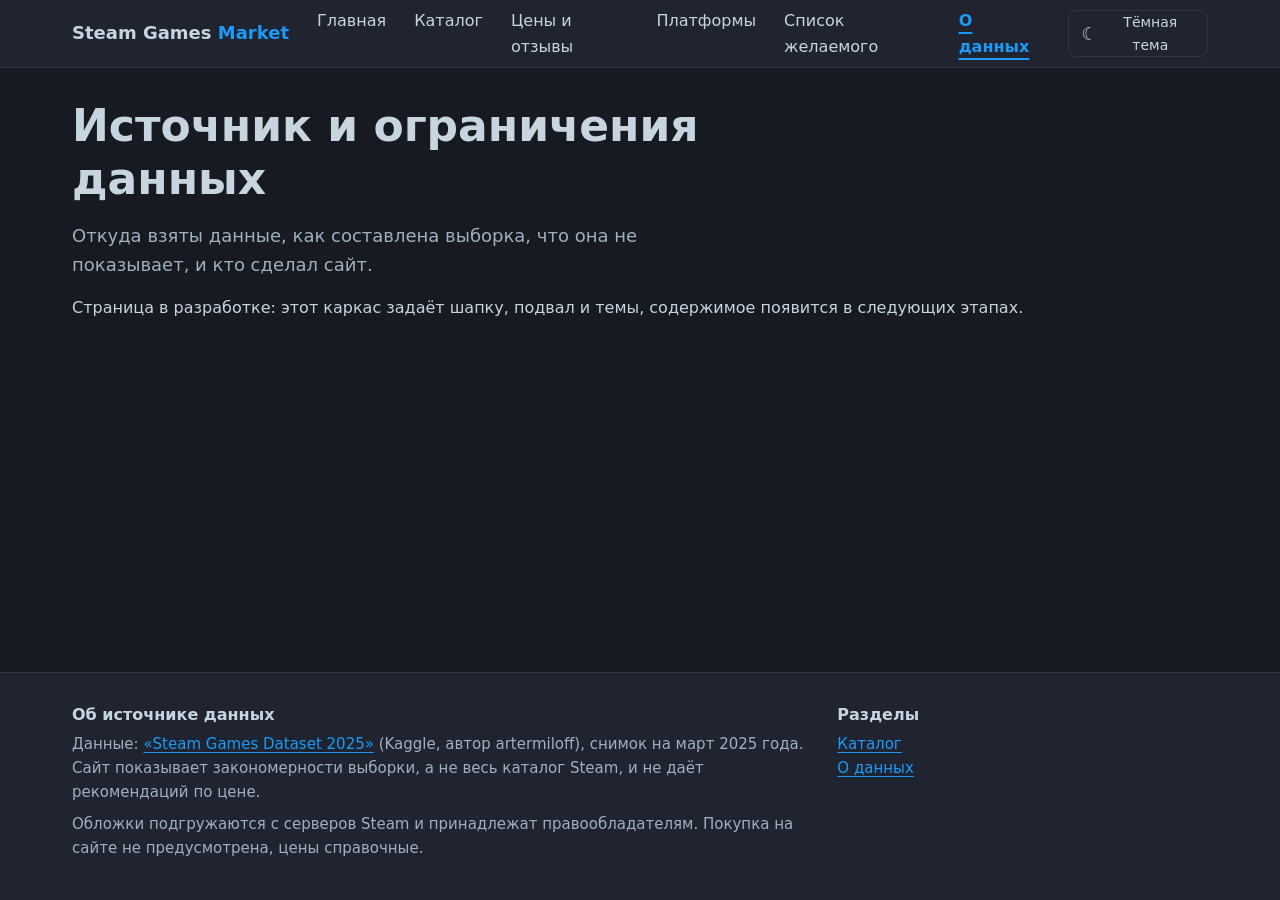
==== about.html @ a1e15bbf "feat(layout): переменные двух тем, шапка, подвал, переключатель темы, 7 страниц-заготовок Co-Authore" ====
<!doctype html>
<html lang="ru" data-theme="dark">
<head>
  <meta charset="utf-8">
  <meta name="viewport" content="width=device-width, initial-scale=1">
  <title>О данных — Steam Games Market</title>
  <meta name="description" content="Откуда взяты данные, как составлена выборка, что она не показывает, и кто сделал сайт.">
  <script>
    /* тема до отрисовки: без мигания */
    try { var t = localStorage.getItem("theme"); document.documentElement.dataset.theme = t === "light" ? "light" : "dark"; } catch (e) {}
  </script>
  <link rel="stylesheet" href="css/style.css">
  <script type="module" src="js/main.js"></script>
</head>
<body>
  <a class="skip-link" href="#main">Перейти к содержимому</a>

  <header class="header">
    <div class="container header__inner">
      <a class="header__logo" href="index.html">Steam&nbsp;Games&nbsp;<span>Market</span></a>
      <button class="theme-toggle" type="button" data-theme-toggle aria-pressed="false">
        <span class="theme-toggle__icon" aria-hidden="true">☾</span>
        <span class="theme-toggle__label">Тёмная тема</span>
      </button>
      <button class="header__burger" type="button" data-burger aria-expanded="false" aria-controls="site-nav" aria-label="Открыть меню">
        <span class="header__burger-line"></span>
      </button>
      <nav class="header__nav" id="site-nav" aria-label="Основная навигация">
        <ul class="header__list">
          <li><a class="header__link" href="index.html">Главная</a></li>
          <li><a class="header__link" href="catalog.html">Каталог</a></li>
          <li><a class="header__link" href="prices.html">Цены и отзывы</a></li>
          <li><a class="header__link" href="platforms.html">Платформы</a></li>
          <li><a class="header__link" href="wishlist.html">Список желаемого</a></li>
          <li><a class="header__link" href="about.html" aria-current="page">О данных</a></li>
        </ul>
      </nav>
    </div>
  </header>

  <main id="main">
    <section class="intro">
      <div class="container">
        <h1 class="intro__title">Источник и ограничения данных</h1>
        <p class="intro__lead">Откуда взяты данные, как составлена выборка, что она не показывает, и кто сделал сайт.</p>
        <p>Страница в разработке: этот каркас задаёт шапку, подвал и темы, содержимое появится в следующих этапах.</p>
      </div>
    </section>
  </main>

  <footer class="footer">
    <div class="container footer__inner">
      <div>
        <h2 class="footer__title">Об источнике данных</h2>
        <p class="footer__text">Данные: <a class="footer__link" href="https://www.kaggle.com/datasets/artermiloff/steam-games-dataset" rel="noopener">«Steam Games Dataset 2025»</a> (Kaggle, автор artermiloff), снимок на март 2025 года. Сайт показывает закономерности выборки, а не весь каталог Steam, и не даёт рекомендаций по цене.</p>
        <p class="footer__text">Обложки подгружаются с серверов Steam и принадлежат правообладателям. Покупка на сайте не предусмотрена, цены справочные.</p>
      </div>
      <div>
        <h2 class="footer__title">Разделы</h2>
        <ul class="footer__list">
          <li><a class="footer__link" href="catalog.html">Каталог</a></li>
          <li><a class="footer__link" href="about.html">О данных</a></li>
        </ul>
      </div>
    </div>
  </footer>
</body>
</html>
---- css/style.css ----
/* Единая точка входа стилей. Порядок: переменные → шрифты → база → блоки.
   Все пути относительные (важно для GitHub Pages). Блок подключается одной строкой. */
@import url("variables.css");
@import url("fonts.css");
@import url("base.css");

@import url("../blocks/skip-link/skip-link.css");
@import url("../blocks/container/container.css");
@import url("../blocks/button/button.css");
@import url("../blocks/button/modifiers/button--outline.css");
@import url("../blocks/header/header.css");
@import url("../blocks/header/elements/header__logo.css");
@import url("../blocks/header/elements/header__burger.css");
@import url("../blocks/header/elements/header__nav.css");
@import url("../blocks/header/modifiers/header__nav--open.css");
@import url("../blocks/theme-toggle/theme-toggle.css");
@import url("../blocks/footer/footer.css");
@import url("../blocks/footer/elements/footer__title.css");
@import url("../blocks/footer/elements/footer__text.css");
@import url("../blocks/footer/elements/footer__list.css");
@import url("../blocks/footer/elements/footer__link.css");
@import url("../blocks/intro/intro.css");
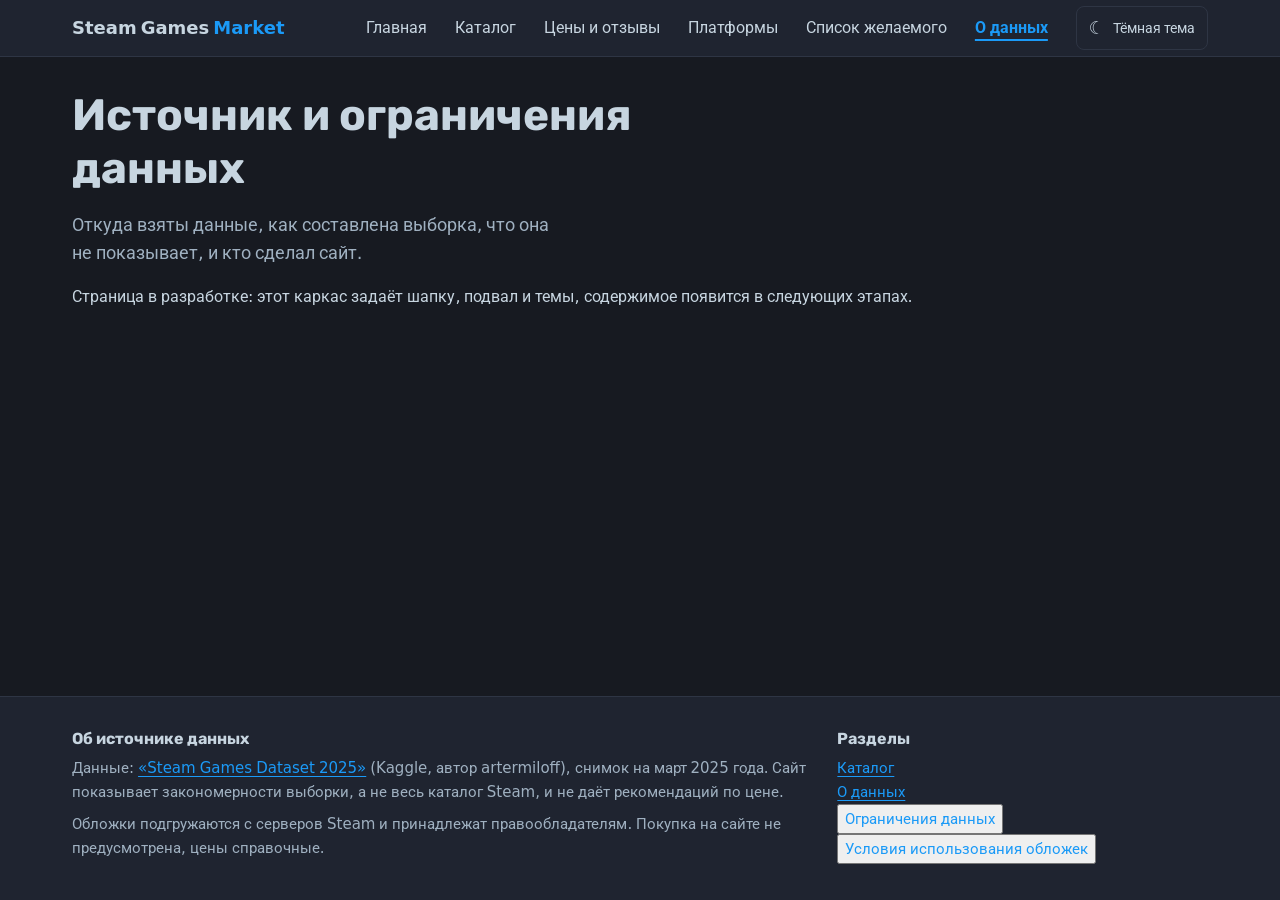
==== commit 1466a313: "feat(game): страница игры по параметру id, скриншоты, похожие игры, выводы по данным Co-Authored-By:" ====
--- a/about.html
+++ b/about.html
@@ -60,6 +60,8 @@
         <ul class="footer__list">
           <li><a class="footer__link" href="catalog.html">Каталог</a></li>
           <li><a class="footer__link" href="about.html">О данных</a></li>
+          <li><button class="footer__link footer__button" type="button" data-modal="limits">Ограничения данных</button></li>
+          <li><button class="footer__link footer__button" type="button" data-modal="covers">Условия использования обложек</button></li>
         </ul>
       </div>
     </div>
--- a/css/style.css
+++ b/css/style.css
@@ -20,3 +20,60 @@
 @import url("../blocks/footer/elements/footer__list.css");
 @import url("../blocks/footer/elements/footer__link.css");
 @import url("../blocks/intro/intro.css");
+@import url("../blocks/visually-hidden/visually-hidden.css");
+@import url("../blocks/field/field.css");
+@import url("../blocks/field/elements/field__label.css");
+@import url("../blocks/field/elements/field__control.css");
+@import url("../blocks/field/elements/field__check.css");
+@import url("../blocks/field/elements/field__row.css");
+@import url("../blocks/field/elements/field__note.css");
+@import url("../blocks/filters/filters.css");
+@import url("../blocks/filters/elements/filters__toggle.css");
+@import url("../blocks/filters/elements/filters__panel.css");
+@import url("../blocks/filters/modifiers/filters__panel--open.css");
+@import url("../blocks/catalog/catalog.css");
+@import url("../blocks/catalog/elements/catalog__toolbar.css");
+@import url("../blocks/catalog/elements/catalog__grid.css");
+@import url("../blocks/catalog/elements/catalog__search.css");
+@import url("../blocks/game-card/game-card.css");
+@import url("../blocks/game-card/elements/game-card__cover.css");
+@import url("../blocks/game-card/elements/game-card__body.css");
+@import url("../blocks/game-card/elements/game-card__title.css");
+@import url("../blocks/game-card/elements/game-card__meta.css");
+@import url("../blocks/game-card/elements/game-card__price.css");
+@import url("../blocks/game-card/elements/game-card__score.css");
+@import url("../blocks/game-card/elements/game-card__badges.css");
+@import url("../blocks/game-card/modifiers/game-card__badge--ru.css");
+@import url("../blocks/game-card/elements/game-card__actions.css");
+@import url("../blocks/pagination/pagination.css");
+@import url("../blocks/pagination/elements/pagination__button.css");
+@import url("../blocks/state/state.css");
+@import url("../blocks/state/modifiers/state--loading.css");
+@import url("../blocks/state/modifiers/state--error.css");
+@import url("../blocks/tip/tip.css");
+@import url("../blocks/cta/cta.css");
+@import url("../blocks/text/text.css");
+@import url("../blocks/modal/modal.css");
+@import url("../blocks/modal/modifiers/modal--wide.css");
+@import url("../blocks/modal/elements/modal__head.css");
+@import url("../blocks/modal/elements/modal__close.css");
+@import url("../blocks/modal/elements/modal__cover.css");
+@import url("../blocks/modal/elements/modal__facts.css");
+@import url("../blocks/game-hero/game-hero.css");
+@import url("../blocks/game-hero/elements/game-hero__cover.css");
+@import url("../blocks/game-hero/elements/game-hero__title.css");
+@import url("../blocks/game-hero/elements/game-hero__price.css");
+@import url("../blocks/game-hero/elements/game-hero__meta.css");
+@import url("../blocks/gallery/gallery.css");
+@import url("../blocks/gallery/elements/gallery__item.css");
+@import url("../blocks/badge-list/badge-list.css");
+@import url("../blocks/badge-list/elements/badge-list__item.css");
+@import url("../blocks/badge-list/modifiers/badge-list__item--ru.css");
+@import url("../blocks/score/score.css");
+@import url("../blocks/score/elements/score__value.css");
+@import url("../blocks/score/elements/score__bar.css");
+@import url("../blocks/game-card/elements/game-card__quick.css");
+@import url("../blocks/footer/elements/footer__button.css");
+@import url("../blocks/tip/elements/tip__button.css");
+@import url("../blocks/text/elements/text__list.css");
+@import url("../blocks/game-block/game-block.css");
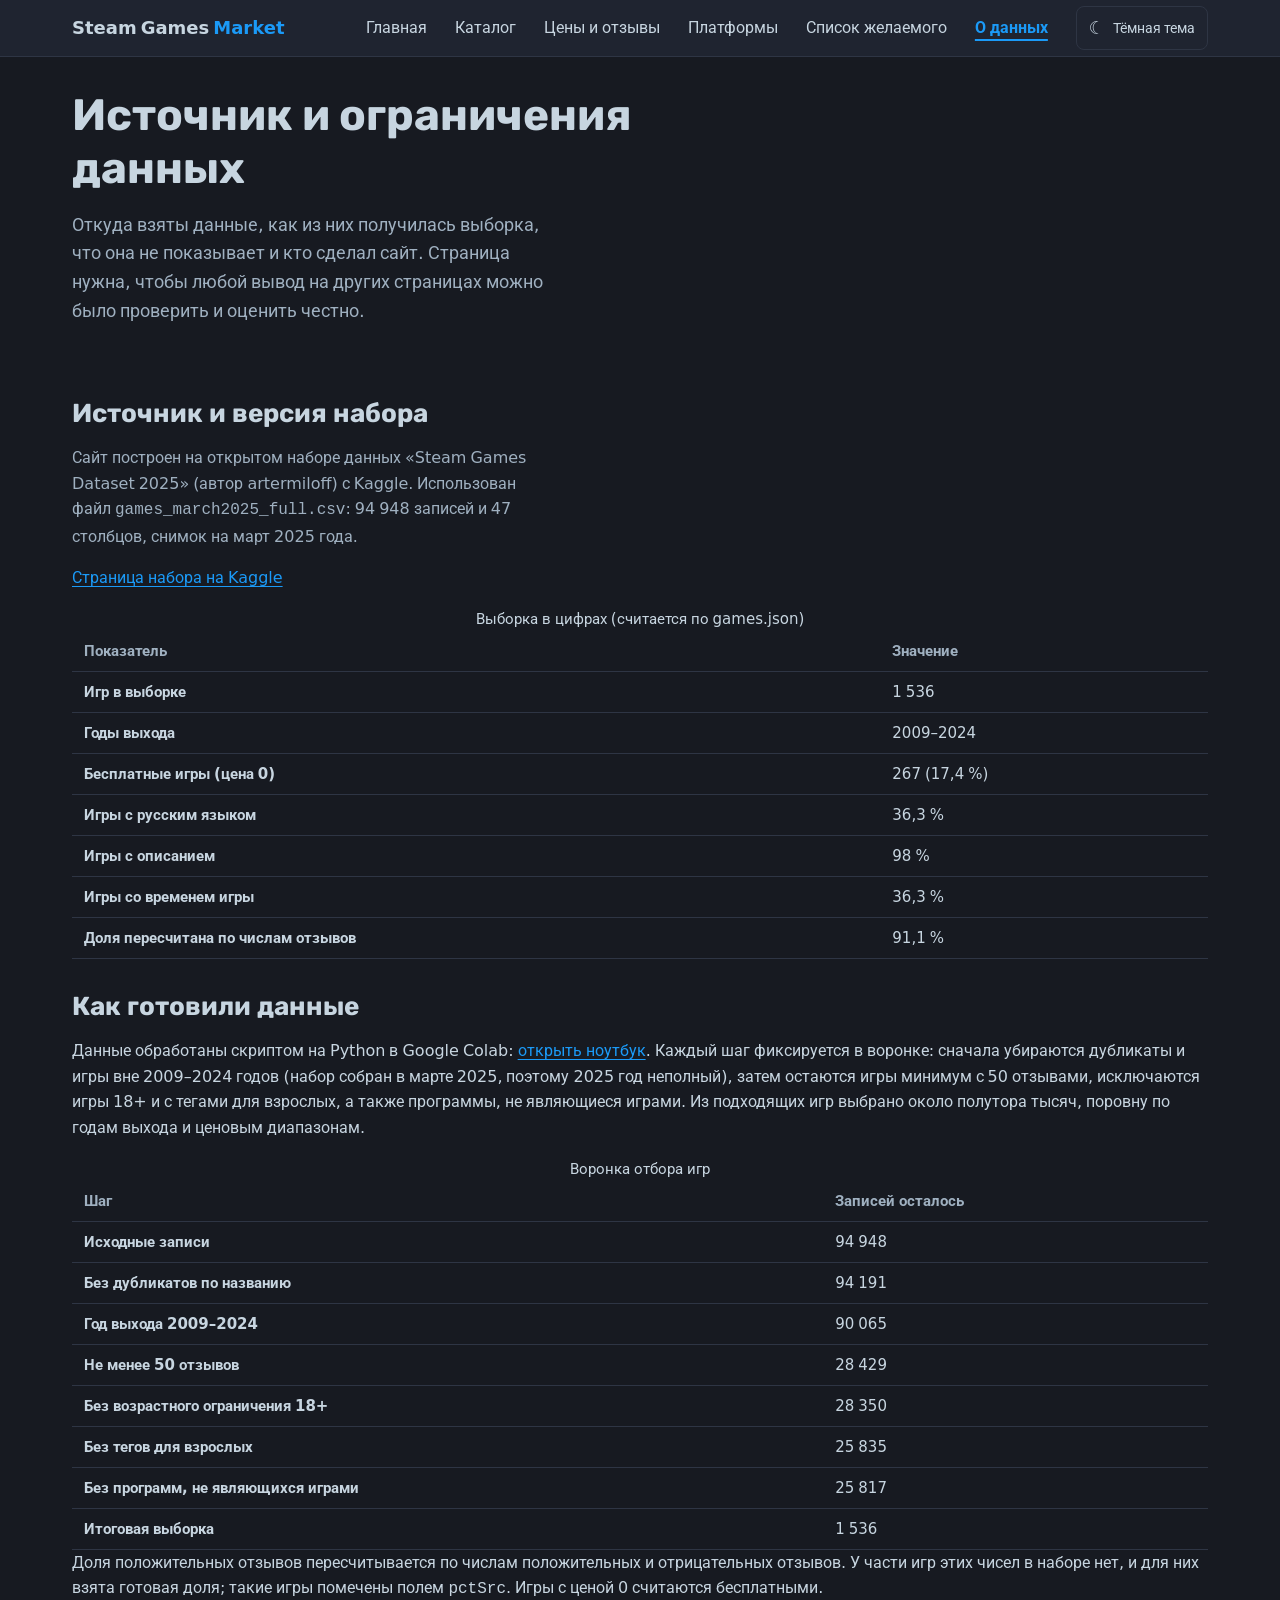
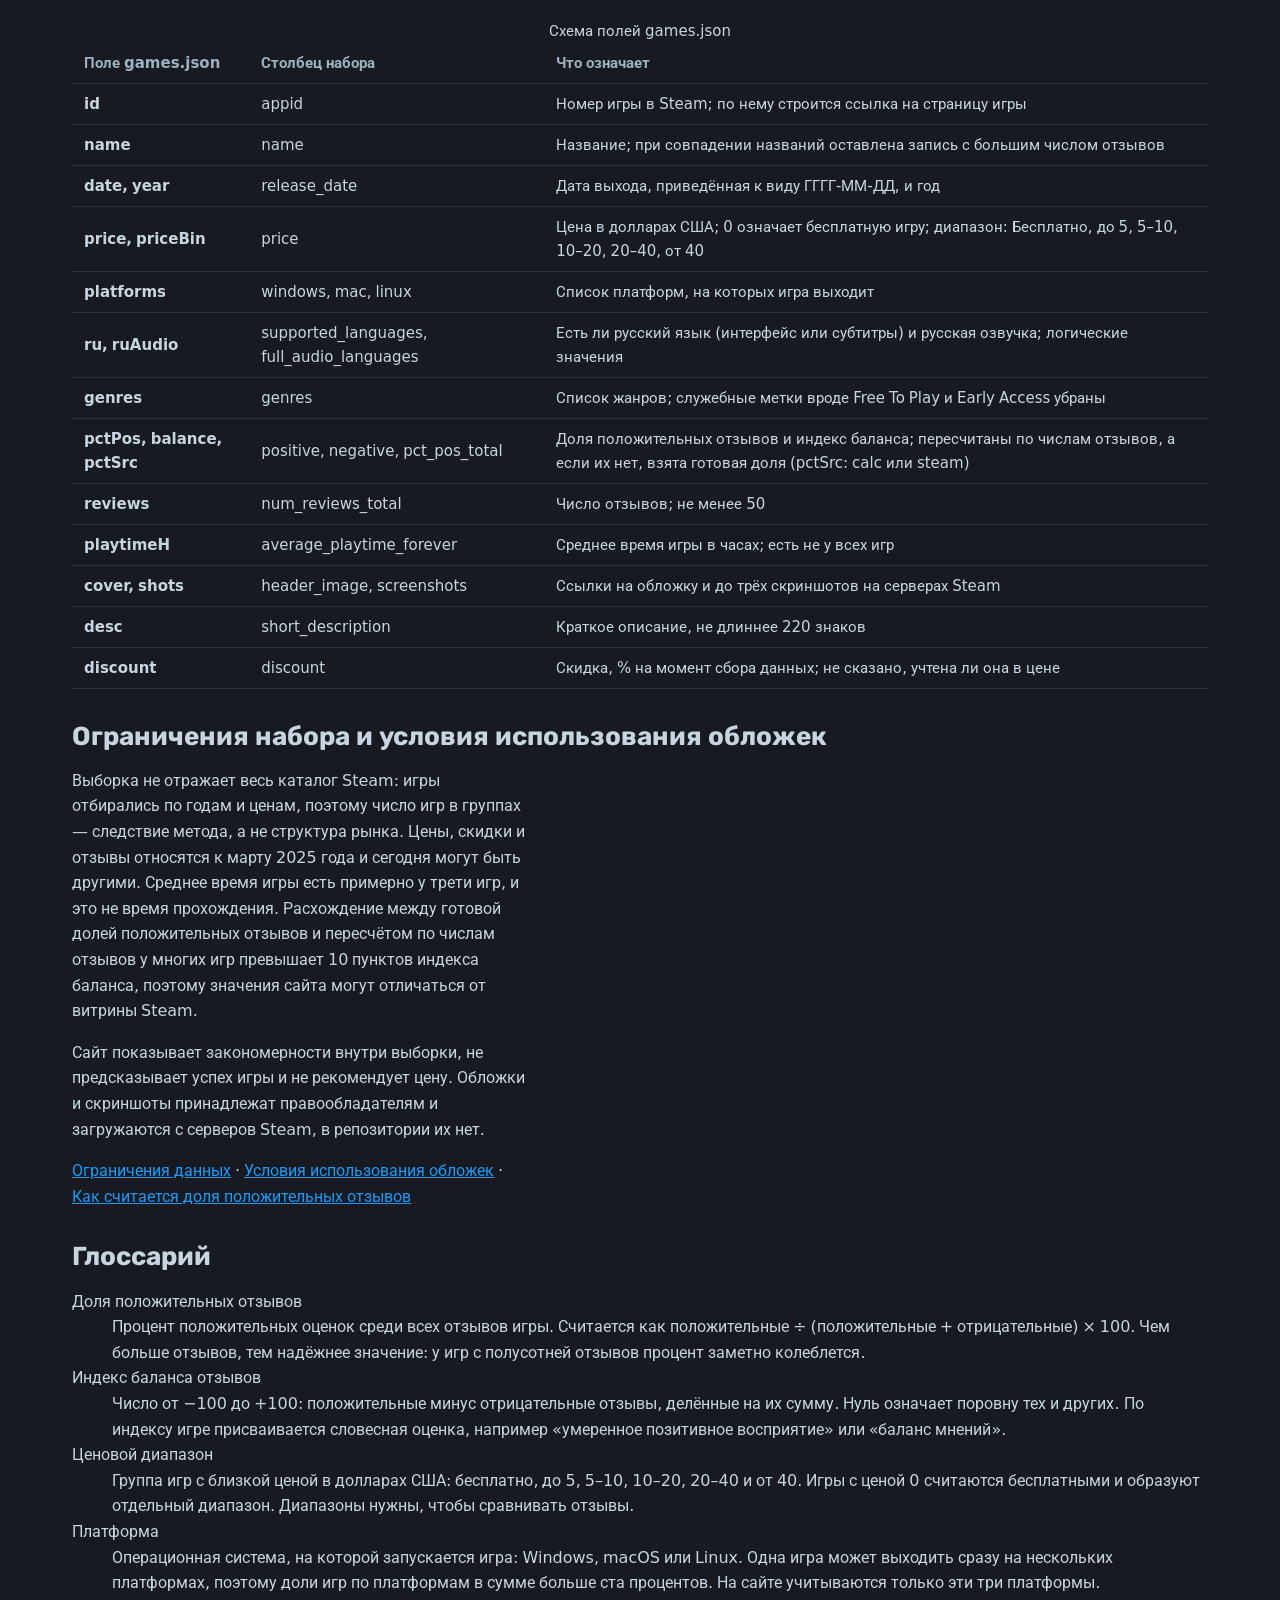
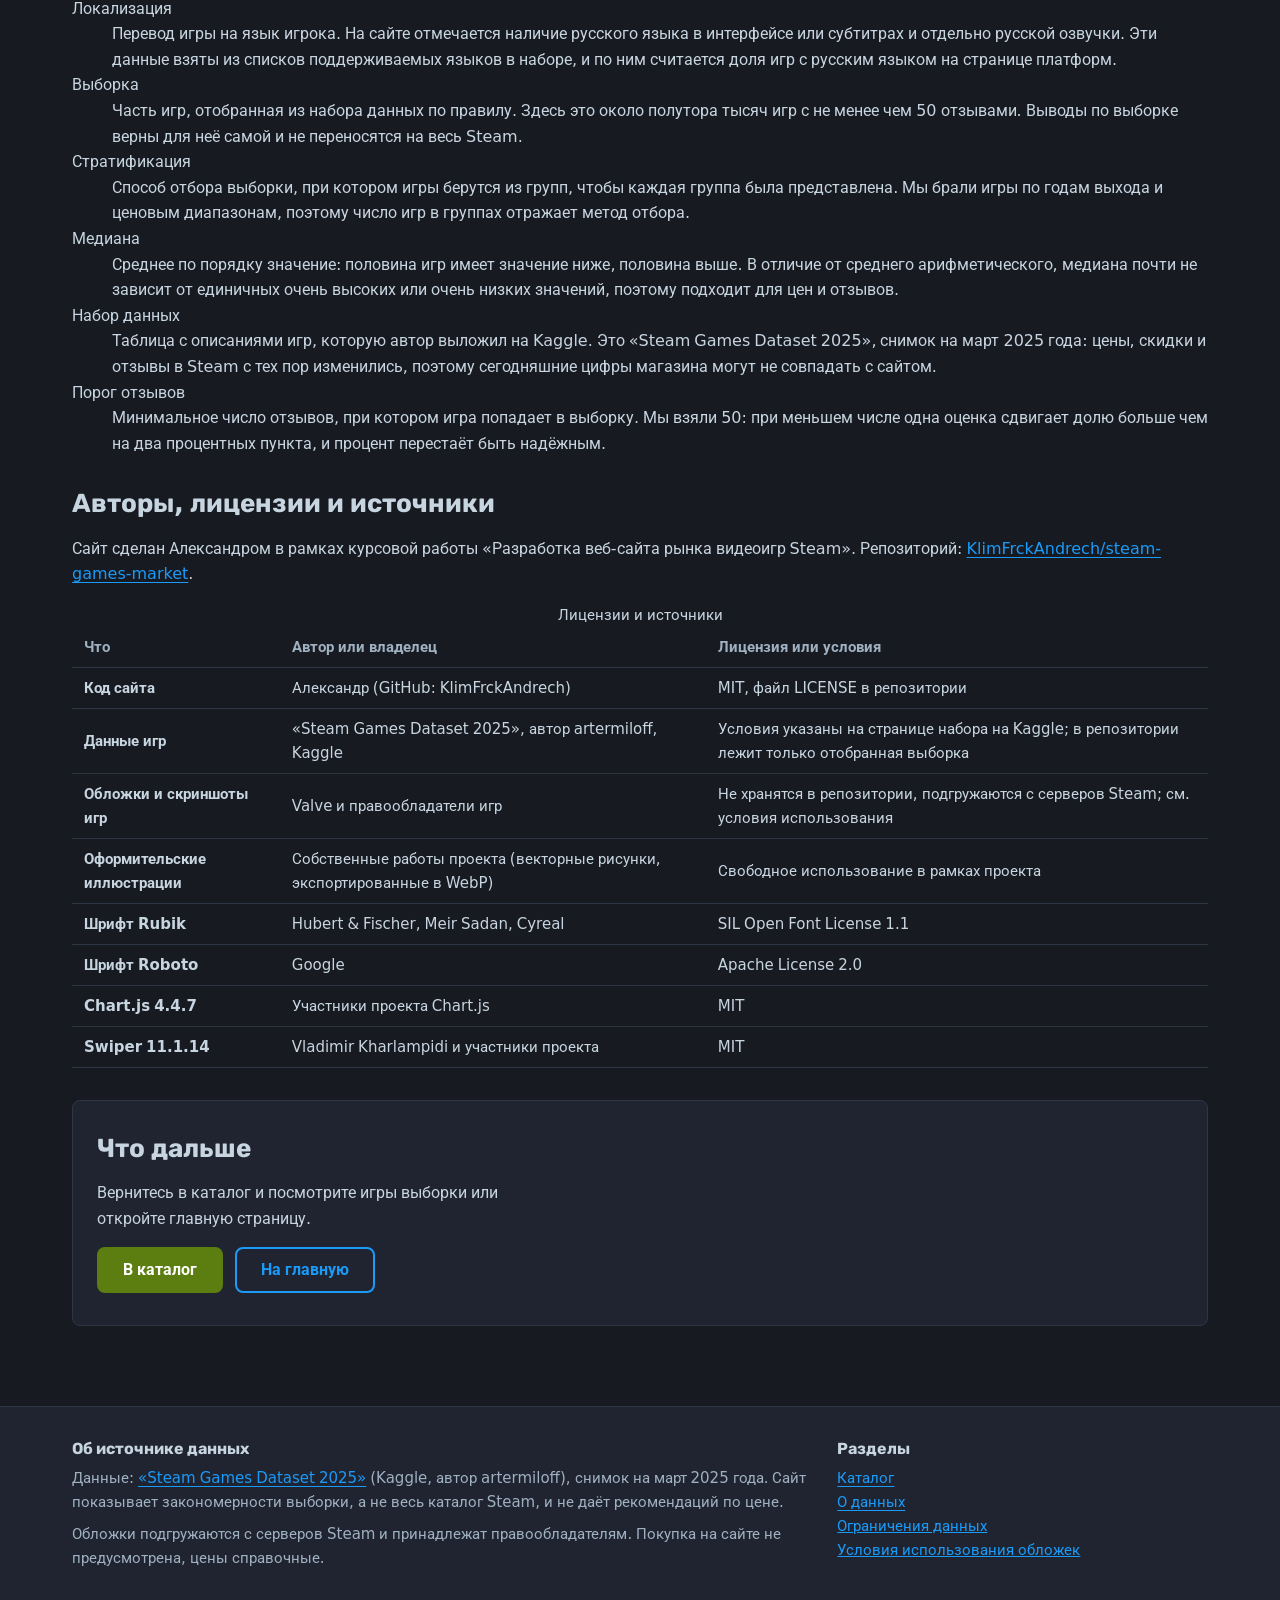
==== commit 1fde27bf: "feat(about): страница «О данных» — источник, воронка, схема полей, глоссарий, лицензии, Schema.org D" ====
--- a/about.html
+++ b/about.html
@@ -8,6 +8,33 @@
   <script>
     /* тема до отрисовки: без мигания */
     try { var t = localStorage.getItem("theme"); document.documentElement.dataset.theme = t === "light" ? "light" : "dark"; } catch (e) {}
+  </script>
+  <script type="application/ld+json">
+{
+  "@context": "https://schema.org",
+  "@type": "Dataset",
+  "name": "Steam Games Dataset 2025",
+  "description": "Описания игр Steam (названия, даты выхода, цены, платформы, языки, жанры, отзывы), снимок на март 2025 года. На сайте используется выборка около 1,5 тысячи игр.",
+  "url": "https://www.kaggle.com/datasets/artermiloff/steam-games-dataset",
+  "creator": {
+    "@type": "Person",
+    "name": "artermiloff"
+  },
+  "includedInDataCatalog": {
+    "@type": "DataCatalog",
+    "name": "Kaggle",
+    "url": "https://www.kaggle.com"
+  },
+  "temporalCoverage": "2009/2024",
+  "datePublished": "2025-03",
+  "inLanguage": "en",
+  "keywords": [
+    "Steam",
+    "видеоигры",
+    "отзывы",
+    "цены"
+  ]
+}
   </script>
   <link rel="stylesheet" href="css/style.css">
   <script type="module" src="js/main.js"></script>
@@ -38,12 +65,58 @@
     </div>
   </header>
 
-  <main id="main">
+  <main id="main" data-about>
     <section class="intro">
       <div class="container">
         <h1 class="intro__title">Источник и ограничения данных</h1>
-        <p class="intro__lead">Откуда взяты данные, как составлена выборка, что она не показывает, и кто сделал сайт.</p>
-        <p>Страница в разработке: этот каркас задаёт шапку, подвал и темы, содержимое появится в следующих этапах.</p>
+        <p class="intro__lead">Откуда взяты данные, как из них получилась выборка, что она не показывает и кто сделал сайт. Страница нужна, чтобы любой вывод на других страницах можно было проверить и оценить честно.</p>
+      </div>
+    </section>
+
+    <section class="container game-block" aria-labelledby="source-title">
+      <h2 id="source-title">Источник и версия набора</h2>
+      <p class="text__lead">Сайт построен на открытом наборе данных «Steam Games Dataset 2025» (автор artermiloff) с Kaggle. Использован файл <code>games_march2025_full.csv</code>: 94 948 записей и 47 столбцов, снимок на март 2025 года.</p>
+      <p><a href="https://www.kaggle.com/datasets/artermiloff/steam-games-dataset" rel="noopener">Страница набора на Kaggle</a></p>
+      <div class="state" data-status hidden></div>
+      <div class="chart__table-wrap"><table class="data-table"><caption class="spec-table__caption">Выборка в цифрах (считается по games.json)</caption><thead><tr><th scope="col">Показатель</th><th scope="col">Значение</th></tr></thead><tbody data-facts></tbody></table></div>
+    </section>
+
+    <section class="container game-block" aria-labelledby="prep-title">
+      <h2 id="prep-title">Как готовили данные</h2>
+      <p>Данные обработаны скриптом на Python в Google Colab: <a href="https://colab.research.google.com/github/KlimFrckAndrech/steam-games-market/blob/main/notebooks/steam_data_prep.ipynb" rel="noopener">открыть ноутбук</a>. Каждый шаг фиксируется в воронке: сначала убираются дубликаты и игры вне 2009–2024 годов (набор собран в марте 2025, поэтому 2025 год неполный), затем остаются игры минимум с 50 отзывами, исключаются игры 18+ и с тегами для взрослых, а также программы, не являющиеся играми. Из подходящих игр выбрано около полутора тысяч, поровну по годам выхода и ценовым диапазонам.</p>
+      <div class="chart__table-wrap"><table class="data-table"><caption class="spec-table__caption">Воронка отбора игр</caption><thead><tr><th scope="col">Шаг</th><th scope="col">Записей осталось</th></tr></thead><tbody><tr><th scope="row">Исходные записи</th><td>94 948</td></tr><tr><th scope="row">Без дубликатов по названию</th><td>94 191</td></tr><tr><th scope="row">Год выхода 2009–2024</th><td>90 065</td></tr><tr><th scope="row">Не менее 50 отзывов</th><td>28 429</td></tr><tr><th scope="row">Без возрастного ограничения 18+</th><td>28 350</td></tr><tr><th scope="row">Без тегов для взрослых</th><td>25 835</td></tr><tr><th scope="row">Без программ, не являющихся играми</th><td>25 817</td></tr><tr><th scope="row">Итоговая выборка</th><td>1 536</td></tr></tbody></table></div>
+      <p>Доля положительных отзывов пересчитывается по числам положительных и отрицательных отзывов. У части игр этих чисел в наборе нет, и для них взята готовая доля; такие игры помечены полем <code>pctSrc</code>. Игры с ценой 0 считаются бесплатными.</p>
+      <div class="chart__table-wrap"><table class="data-table"><caption class="spec-table__caption">Схема полей games.json</caption><thead><tr><th scope="col">Поле games.json</th><th scope="col">Столбец набора</th><th scope="col">Что означает</th></tr></thead><tbody><tr><th scope="row">id</th><td>appid</td><td>Номер игры в Steam; по нему строится ссылка на страницу игры</td></tr><tr><th scope="row">name</th><td>name</td><td>Название; при совпадении названий оставлена запись с большим числом отзывов</td></tr><tr><th scope="row">date, year</th><td>release_date</td><td>Дата выхода, приведённая к виду ГГГГ-ММ-ДД, и год</td></tr><tr><th scope="row">price, priceBin</th><td>price</td><td>Цена в долларах США; 0 означает бесплатную игру; диапазон: Бесплатно, до 5, 5–10, 10–20, 20–40, от 40</td></tr><tr><th scope="row">platforms</th><td>windows, mac, linux</td><td>Список платформ, на которых игра выходит</td></tr><tr><th scope="row">ru, ruAudio</th><td>supported_languages, full_audio_languages</td><td>Есть ли русский язык (интерфейс или субтитры) и русская озвучка; логические значения</td></tr><tr><th scope="row">genres</th><td>genres</td><td>Список жанров; служебные метки вроде Free To Play и Early Access убраны</td></tr><tr><th scope="row">pctPos, balance, pctSrc</th><td>positive, negative, pct_pos_total</td><td>Доля положительных отзывов и индекс баланса; пересчитаны по числам отзывов, а если их нет, взята готовая доля (pctSrc: calc или steam)</td></tr><tr><th scope="row">reviews</th><td>num_reviews_total</td><td>Число отзывов; не менее 50</td></tr><tr><th scope="row">playtimeH</th><td>average_playtime_forever</td><td>Среднее время игры в часах; есть не у всех игр</td></tr><tr><th scope="row">cover, shots</th><td>header_image, screenshots</td><td>Ссылки на обложку и до трёх скриншотов на серверах Steam</td></tr><tr><th scope="row">desc</th><td>short_description</td><td>Краткое описание, не длиннее 220 знаков</td></tr><tr><th scope="row">discount</th><td>discount</td><td>Скидка, % на момент сбора данных; не сказано, учтена ли она в цене</td></tr></tbody></table></div>
+    </section>
+
+    <section class="container game-block" aria-labelledby="limits-title">
+      <h2 id="limits-title">Ограничения набора и условия использования обложек</h2>
+      <div class="text">
+        <p>Выборка не отражает весь каталог Steam: игры отбирались по годам и ценам, поэтому число игр в группах — следствие метода, а не структура рынка. Цены, скидки и отзывы относятся к марту 2025 года и сегодня могут быть другими. Среднее время игры есть примерно у трети игр, и это не время прохождения. Расхождение между готовой долей положительных отзывов и пересчётом по числам отзывов у многих игр превышает 10 пунктов индекса баланса, поэтому значения сайта могут отличаться от витрины Steam.</p>
+        <p>Сайт показывает закономерности внутри выборки, не предсказывает успех игры и не рекомендует цену. Обложки и скриншоты принадлежат правообладателям и загружаются с серверов Steam, в репозитории их нет.</p>
+        <p><button class="tip__button" type="button" data-modal="limits">Ограничения данных</button> · <button class="tip__button" type="button" data-modal="covers">Условия использования обложек</button> · <button class="tip__button" type="button" data-modal="pct">Как считается доля положительных отзывов</button></p>
+      </div>
+    </section>
+
+    <section class="container game-block" aria-labelledby="gloss-title">
+      <h2 id="gloss-title">Глоссарий</h2>
+      <dl class="definition-list"><div class="definition-list__item"><dt class="definition-list__term">Доля положительных отзывов</dt><dd class="definition-list__desc">Процент положительных оценок среди всех отзывов игры. Считается как положительные ÷ (положительные + отрицательные) × 100. Чем больше отзывов, тем надёжнее значение: у игр с полусотней отзывов процент заметно колеблется.</dd></div><div class="definition-list__item"><dt class="definition-list__term">Индекс баланса отзывов</dt><dd class="definition-list__desc">Число от −100 до +100: положительные минус отрицательные отзывы, делённые на их сумму. Нуль означает поровну тех и других. По индексу игре присваивается словесная оценка, например «умеренное позитивное восприятие» или «баланс мнений».</dd></div><div class="definition-list__item"><dt class="definition-list__term">Ценовой диапазон</dt><dd class="definition-list__desc">Группа игр с близкой ценой в долларах США: бесплатно, до 5, 5–10, 10–20, 20–40 и от 40. Игры с ценой 0 считаются бесплатными и образуют отдельный диапазон. Диапазоны нужны, чтобы сравнивать отзывы.</dd></div><div class="definition-list__item"><dt class="definition-list__term">Платформа</dt><dd class="definition-list__desc">Операционная система, на которой запускается игра: Windows, macOS или Linux. Одна игра может выходить сразу на нескольких платформах, поэтому доли игр по платформам в сумме больше ста процентов. На сайте учитываются только эти три платформы.</dd></div><div class="definition-list__item"><dt class="definition-list__term">Локализация</dt><dd class="definition-list__desc">Перевод игры на язык игрока. На сайте отмечается наличие русского языка в интерфейсе или субтитрах и отдельно русской озвучки. Эти данные взяты из списков поддерживаемых языков в наборе, и по ним считается доля игр с русским языком на странице платформ.</dd></div><div class="definition-list__item"><dt class="definition-list__term">Выборка</dt><dd class="definition-list__desc">Часть игр, отобранная из набора данных по правилу. Здесь это около полутора тысяч игр с не менее чем 50 отзывами. Выводы по выборке верны для неё самой и не переносятся на весь Steam.</dd></div><div class="definition-list__item"><dt class="definition-list__term">Стратификация</dt><dd class="definition-list__desc">Способ отбора выборки, при котором игры берутся из групп, чтобы каждая группа была представлена. Мы брали игры по годам выхода и ценовым диапазонам, поэтому число игр в группах отражает метод отбора.</dd></div><div class="definition-list__item"><dt class="definition-list__term">Медиана</dt><dd class="definition-list__desc">Среднее по порядку значение: половина игр имеет значение ниже, половина выше. В отличие от среднего арифметического, медиана почти не зависит от единичных очень высоких или очень низких значений, поэтому подходит для цен и отзывов.</dd></div><div class="definition-list__item"><dt class="definition-list__term">Набор данных</dt><dd class="definition-list__desc">Таблица с описаниями игр, которую автор выложил на Kaggle. Это «Steam Games Dataset 2025», снимок на март 2025 года: цены, скидки и отзывы в Steam с тех пор изменились, поэтому сегодняшние цифры магазина могут не совпадать с сайтом.</dd></div><div class="definition-list__item"><dt class="definition-list__term">Порог отзывов</dt><dd class="definition-list__desc">Минимальное число отзывов, при котором игра попадает в выборку. Мы взяли 50: при меньшем числе одна оценка сдвигает долю больше чем на два процентных пункта, и процент перестаёт быть надёжным.</dd></div></dl>
+    </section>
+
+    <section class="container game-block" aria-labelledby="credits-title">
+      <h2 id="credits-title">Авторы, лицензии и источники</h2>
+      <p>Сайт сделан Александром в рамках курсовой работы «Разработка веб-сайта рынка видеоигр Steam». Репозиторий: <a href="https://github.com/KlimFrckAndrech/steam-games-market" rel="noopener">KlimFrckAndrech/steam-games-market</a>.</p>
+      <div class="chart__table-wrap"><table class="data-table"><caption class="spec-table__caption">Лицензии и источники</caption><thead><tr><th scope="col">Что</th><th scope="col">Автор или владелец</th><th scope="col">Лицензия или условия</th></tr></thead><tbody><tr><th scope="row">Код сайта</th><td>Александр (GitHub: KlimFrckAndrech)</td><td>MIT, файл LICENSE в репозитории</td></tr><tr><th scope="row">Данные игр</th><td>«Steam Games Dataset 2025», автор artermiloff, Kaggle</td><td>Условия указаны на странице набора на Kaggle; в репозитории лежит только отобранная выборка</td></tr><tr><th scope="row">Обложки и скриншоты игр</th><td>Valve и правообладатели игр</td><td>Не хранятся в репозитории, подгружаются с серверов Steam; см. условия использования</td></tr><tr><th scope="row">Оформительские иллюстрации</th><td>Собственные работы проекта (векторные рисунки, экспортированные в WebP)</td><td>Свободное использование в рамках проекта</td></tr><tr><th scope="row">Шрифт Rubik</th><td>Hubert &amp; Fischer, Meir Sadan, Cyreal</td><td>SIL Open Font License 1.1</td></tr><tr><th scope="row">Шрифт Roboto</th><td>Google</td><td>Apache License 2.0</td></tr><tr><th scope="row">Chart.js 4.4.7</th><td>Участники проекта Chart.js</td><td>MIT</td></tr><tr><th scope="row">Swiper 11.1.14</th><td>Vladimir Kharlampidi и участники проекта</td><td>MIT</td></tr></tbody></table></div>
+    </section>
+
+    <section class="container">
+      <div class="cta">
+        <h2>Что дальше</h2>
+        <p class="cta__text">Вернитесь в каталог и посмотрите игры выборки или откройте главную страницу.</p>
+        <div class="cta__actions">
+          <a class="button" href="catalog.html">В каталог</a>
+          <a class="button button--outline" href="index.html">На главную</a>
+        </div>
       </div>
     </section>
   </main>
--- a/css/style.css
+++ b/css/style.css
@@ -77,3 +77,29 @@
 @import url("../blocks/tip/elements/tip__button.css");
 @import url("../blocks/text/elements/text__list.css");
 @import url("../blocks/game-block/game-block.css");
+@import url("../blocks/chart/chart.css");
+@import url("../blocks/chart/elements/chart__title.css");
+@import url("../blocks/chart/elements/chart__canvas-box.css");
+@import url("../blocks/chart/elements/chart__caption.css");
+@import url("../blocks/chart/elements/chart__details.css");
+@import url("../blocks/data-table/data-table.css");
+@import url("../blocks/observations/observations.css");
+@import url("../blocks/observations/elements/observations__item.css");
+@import url("../blocks/illustration/illustration.css");
+@import url("../blocks/intro/modifiers/intro--split.css");
+@import url("../blocks/text/elements/text__lead.css");
+@import url("../blocks/hero/hero.css");
+@import url("../blocks/hero/elements/hero__title.css");
+@import url("../blocks/hero/elements/hero__collage.css");
+@import url("../blocks/slider/slider.css");
+@import url("../blocks/slider/modifiers/slider--plain.css");
+@import url("../blocks/faq/faq.css");
+@import url("../blocks/faq/elements/faq__item.css");
+@import url("../blocks/split/split.css");
+@import url("../blocks/wish-list/wish-list.css");
+@import url("../blocks/wish-item/wish-item.css");
+@import url("../blocks/wish-item/elements/wish-item__cover.css");
+@import url("../blocks/wish-item/elements/wish-item__title.css");
+@import url("../blocks/wish-item/elements/wish-item__fields.css");
+@import url("../blocks/calc/calc.css");
+@import url("../blocks/modal/elements/modal__total.css");
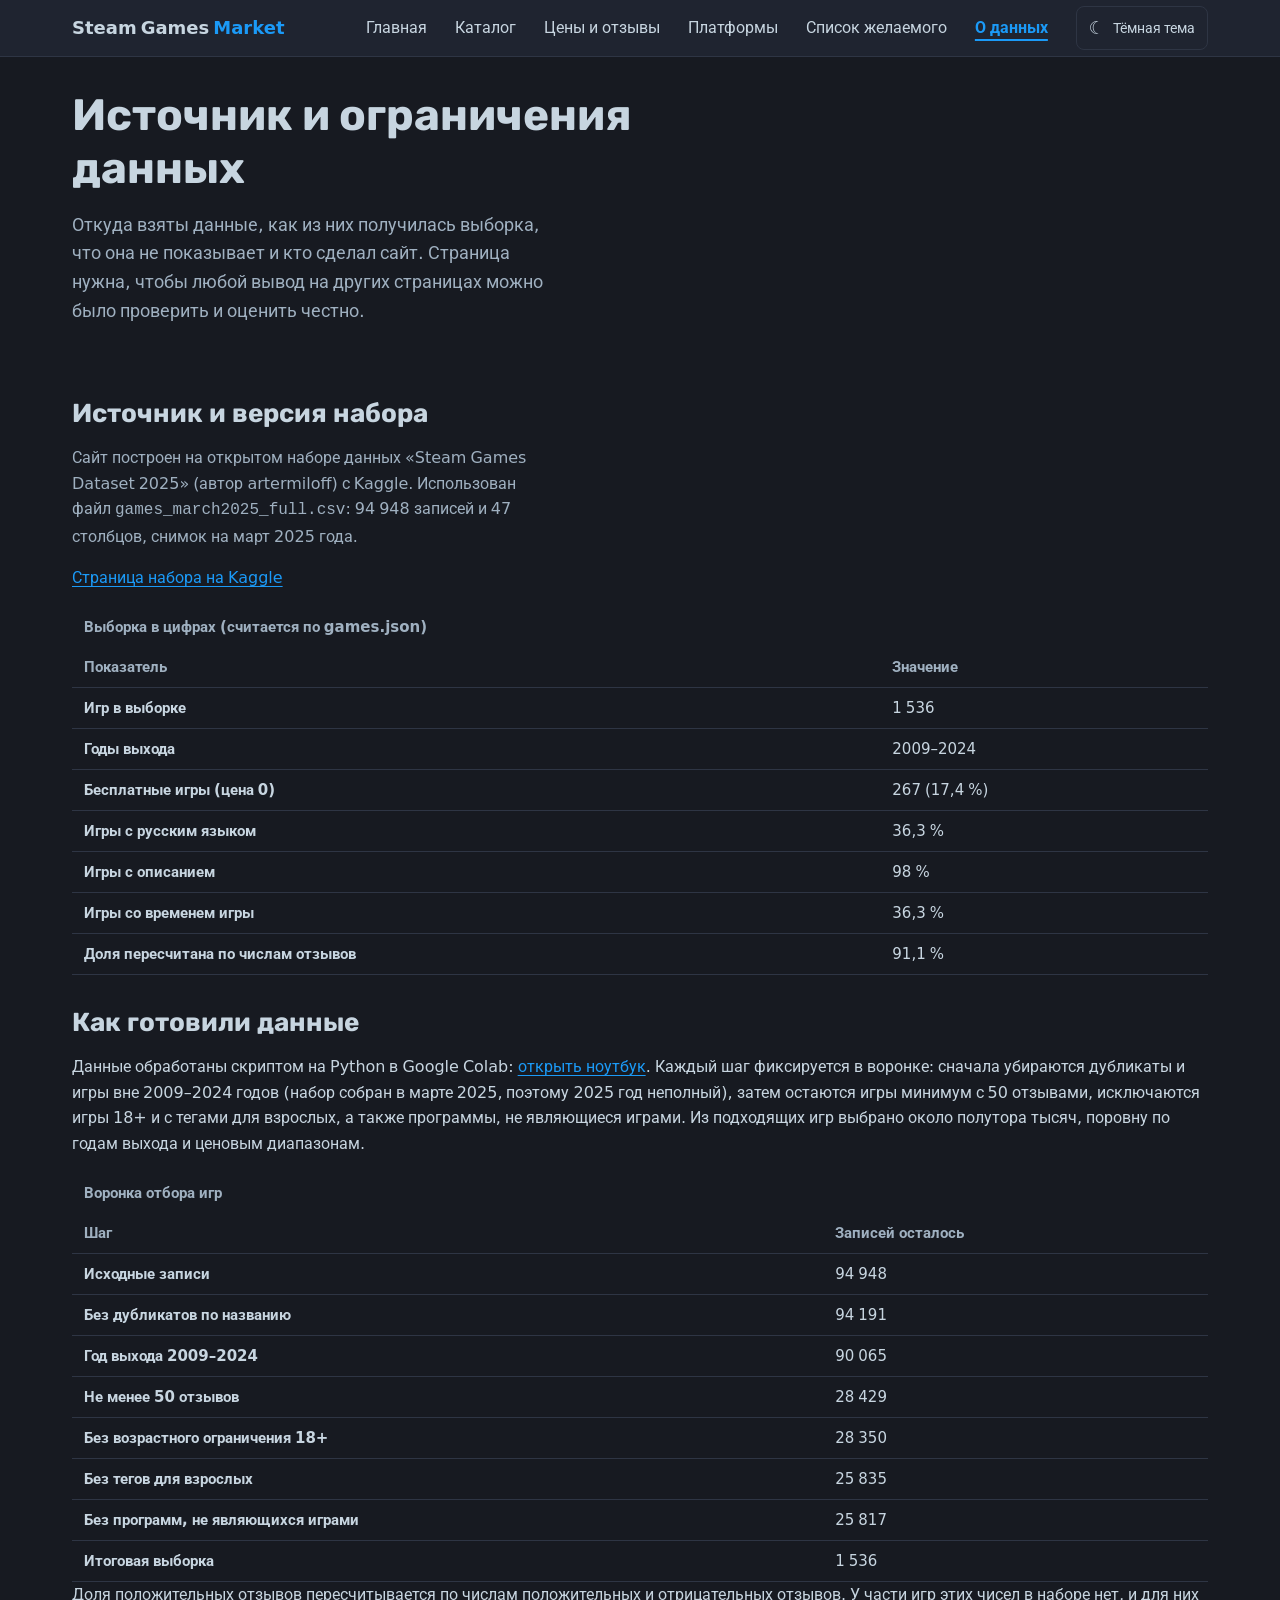
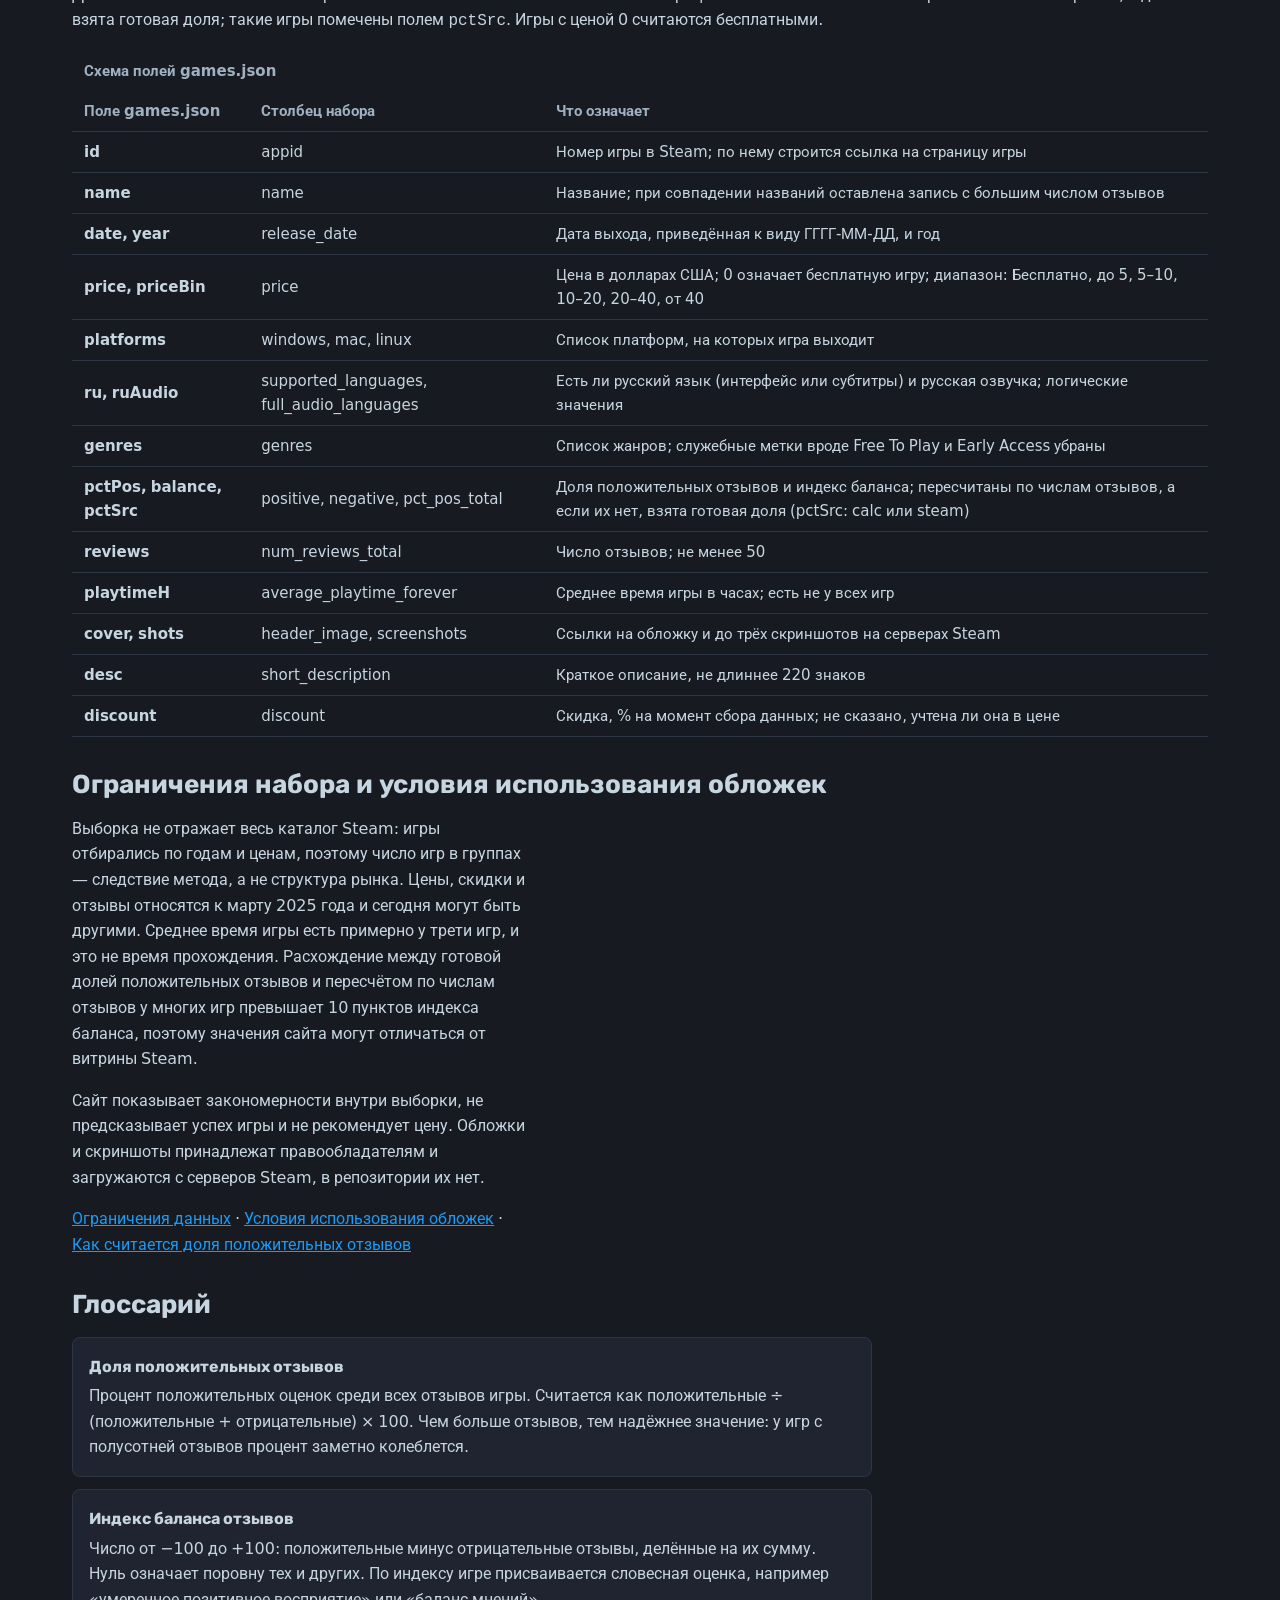
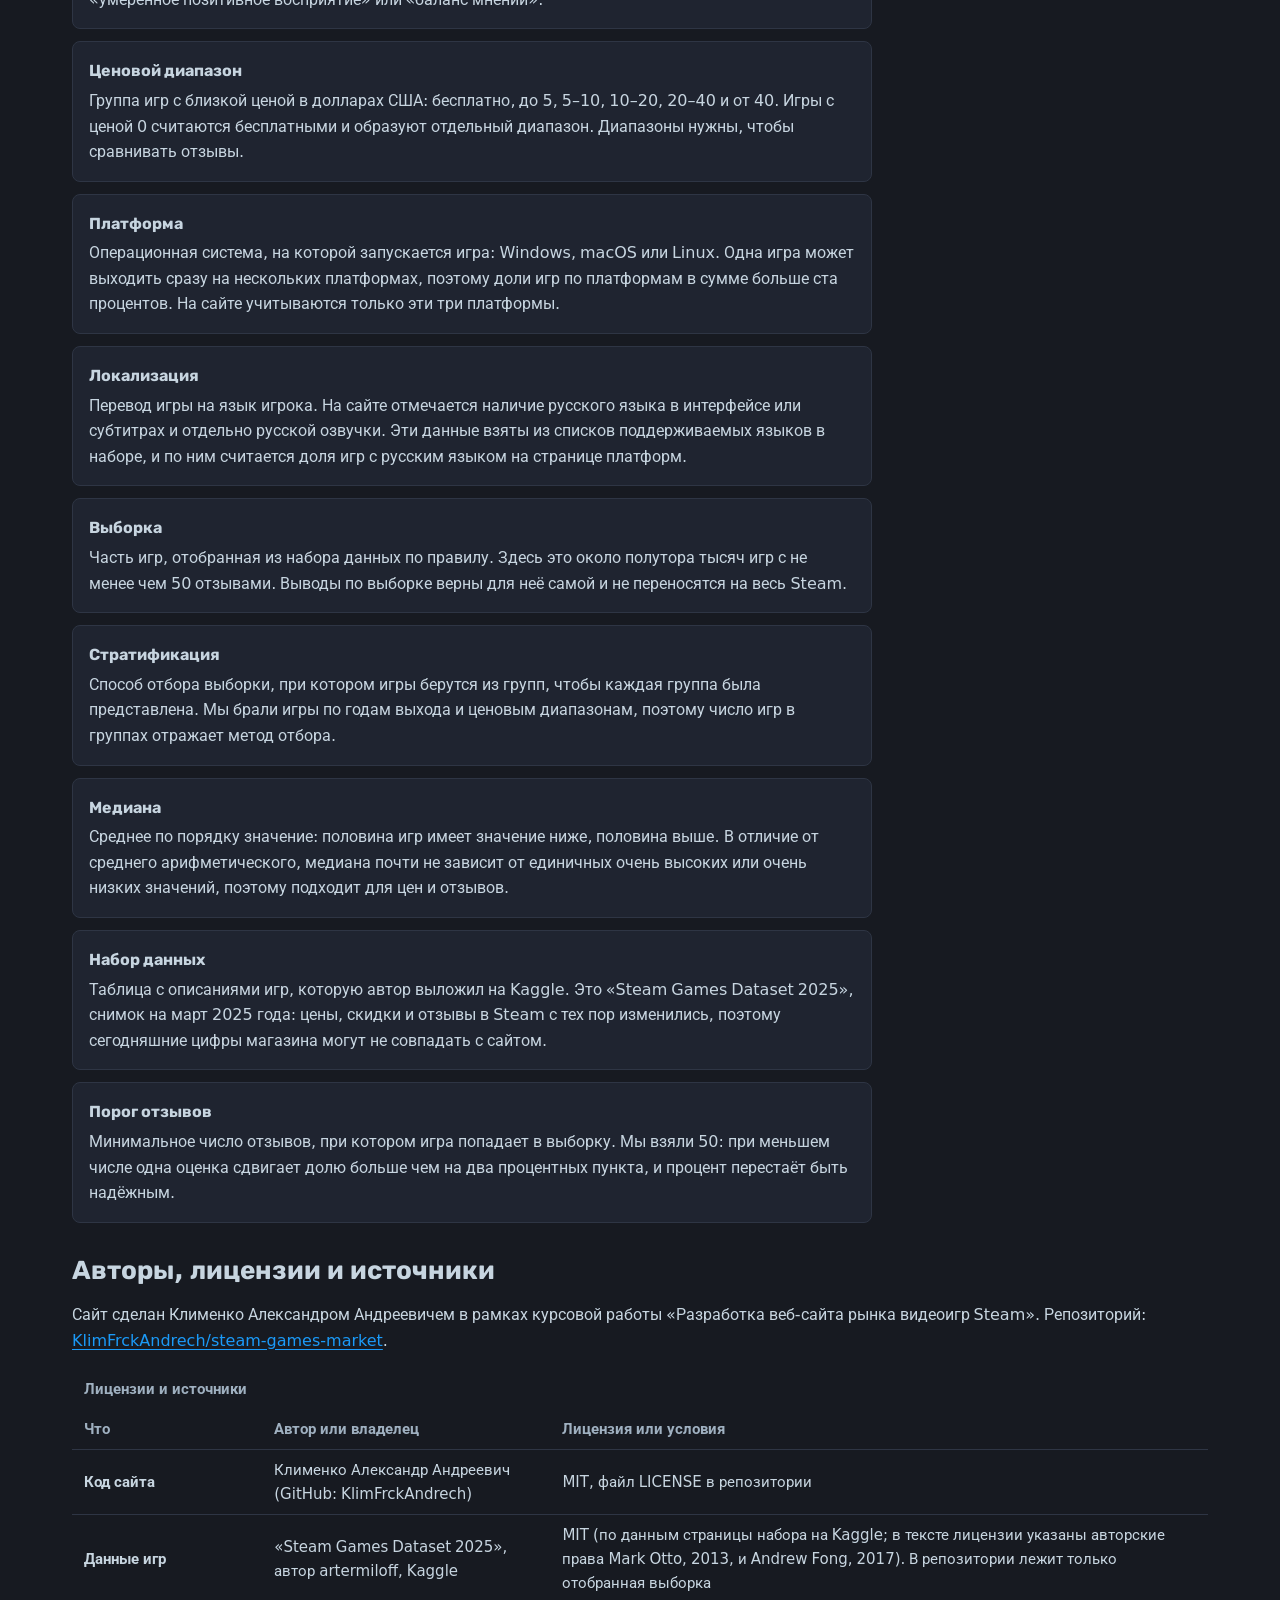
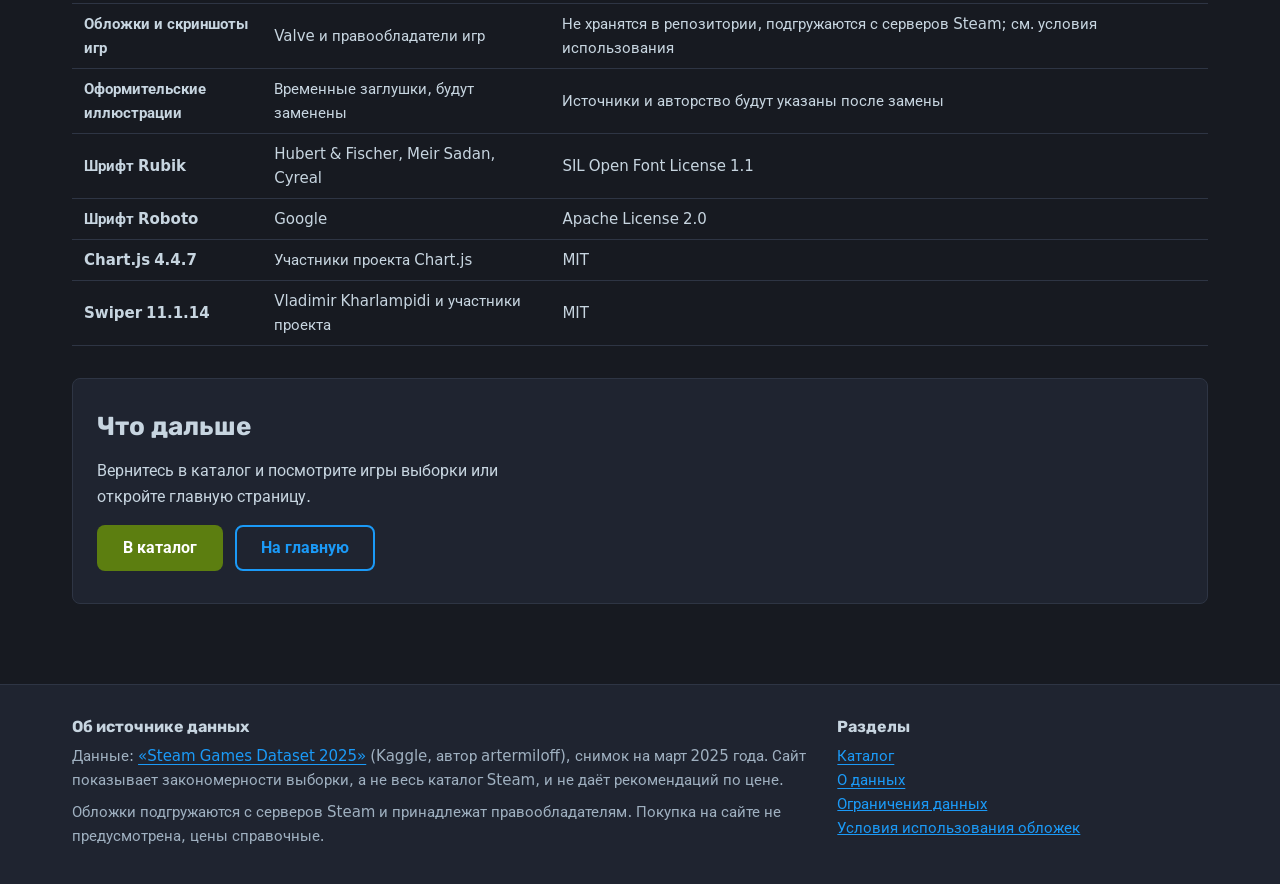
==== commit b2a51803: "docs: лицензия набора, автор, пометка о временных иллюстрациях Co-Authored-By: Claude Sonnet 5.5 <no" ====
--- a/about.html
+++ b/about.html
@@ -28,6 +28,7 @@
   "temporalCoverage": "2009/2024",
   "datePublished": "2025-03",
   "inLanguage": "en",
+  "license": "https://opensource.org/licenses/MIT",
   "keywords": [
     "Steam",
     "видеоигры",
@@ -105,8 +106,8 @@
 
     <section class="container game-block" aria-labelledby="credits-title">
       <h2 id="credits-title">Авторы, лицензии и источники</h2>
-      <p>Сайт сделан Александром в рамках курсовой работы «Разработка веб-сайта рынка видеоигр Steam». Репозиторий: <a href="https://github.com/KlimFrckAndrech/steam-games-market" rel="noopener">KlimFrckAndrech/steam-games-market</a>.</p>
-      <div class="chart__table-wrap"><table class="data-table"><caption class="spec-table__caption">Лицензии и источники</caption><thead><tr><th scope="col">Что</th><th scope="col">Автор или владелец</th><th scope="col">Лицензия или условия</th></tr></thead><tbody><tr><th scope="row">Код сайта</th><td>Александр (GitHub: KlimFrckAndrech)</td><td>MIT, файл LICENSE в репозитории</td></tr><tr><th scope="row">Данные игр</th><td>«Steam Games Dataset 2025», автор artermiloff, Kaggle</td><td>Условия указаны на странице набора на Kaggle; в репозитории лежит только отобранная выборка</td></tr><tr><th scope="row">Обложки и скриншоты игр</th><td>Valve и правообладатели игр</td><td>Не хранятся в репозитории, подгружаются с серверов Steam; см. условия использования</td></tr><tr><th scope="row">Оформительские иллюстрации</th><td>Собственные работы проекта (векторные рисунки, экспортированные в WebP)</td><td>Свободное использование в рамках проекта</td></tr><tr><th scope="row">Шрифт Rubik</th><td>Hubert &amp; Fischer, Meir Sadan, Cyreal</td><td>SIL Open Font License 1.1</td></tr><tr><th scope="row">Шрифт Roboto</th><td>Google</td><td>Apache License 2.0</td></tr><tr><th scope="row">Chart.js 4.4.7</th><td>Участники проекта Chart.js</td><td>MIT</td></tr><tr><th scope="row">Swiper 11.1.14</th><td>Vladimir Kharlampidi и участники проекта</td><td>MIT</td></tr></tbody></table></div>
+      <p>Сайт сделан Клименко Александром Андреевичем в рамках курсовой работы «Разработка веб-сайта рынка видеоигр Steam». Репозиторий: <a href="https://github.com/KlimFrckAndrech/steam-games-market" rel="noopener">KlimFrckAndrech/steam-games-market</a>.</p>
+      <div class="chart__table-wrap"><table class="data-table"><caption class="spec-table__caption">Лицензии и источники</caption><thead><tr><th scope="col">Что</th><th scope="col">Автор или владелец</th><th scope="col">Лицензия или условия</th></tr></thead><tbody><tr><th scope="row">Код сайта</th><td>Клименко Александр Андреевич (GitHub: KlimFrckAndrech)</td><td>MIT, файл LICENSE в репозитории</td></tr><tr><th scope="row">Данные игр</th><td>«Steam Games Dataset 2025», автор artermiloff, Kaggle</td><td>MIT (по данным страницы набора на Kaggle; в тексте лицензии указаны авторские права Mark Otto, 2013, и Andrew Fong, 2017). В репозитории лежит только отобранная выборка</td></tr><tr><th scope="row">Обложки и скриншоты игр</th><td>Valve и правообладатели игр</td><td>Не хранятся в репозитории, подгружаются с серверов Steam; см. условия использования</td></tr><tr><th scope="row">Оформительские иллюстрации</th><td>Временные заглушки, будут заменены</td><td>Источники и авторство будут указаны после замены</td></tr><tr><th scope="row">Шрифт Rubik</th><td>Hubert &amp; Fischer, Meir Sadan, Cyreal</td><td>SIL Open Font License 1.1</td></tr><tr><th scope="row">Шрифт Roboto</th><td>Google</td><td>Apache License 2.0</td></tr><tr><th scope="row">Chart.js 4.4.7</th><td>Участники проекта Chart.js</td><td>MIT</td></tr><tr><th scope="row">Swiper 11.1.14</th><td>Vladimir Kharlampidi и участники проекта</td><td>MIT</td></tr></tbody></table></div>
     </section>
 
     <section class="container">
--- a/css/style.css
+++ b/css/style.css
@@ -103,3 +103,6 @@
 @import url("../blocks/wish-item/elements/wish-item__fields.css");
 @import url("../blocks/calc/calc.css");
 @import url("../blocks/modal/elements/modal__total.css");
+@import url("../blocks/definition-list/definition-list.css");
+@import url("../blocks/definition-list/elements/definition-list__item.css");
+@import url("../blocks/spec-table/spec-table.css");
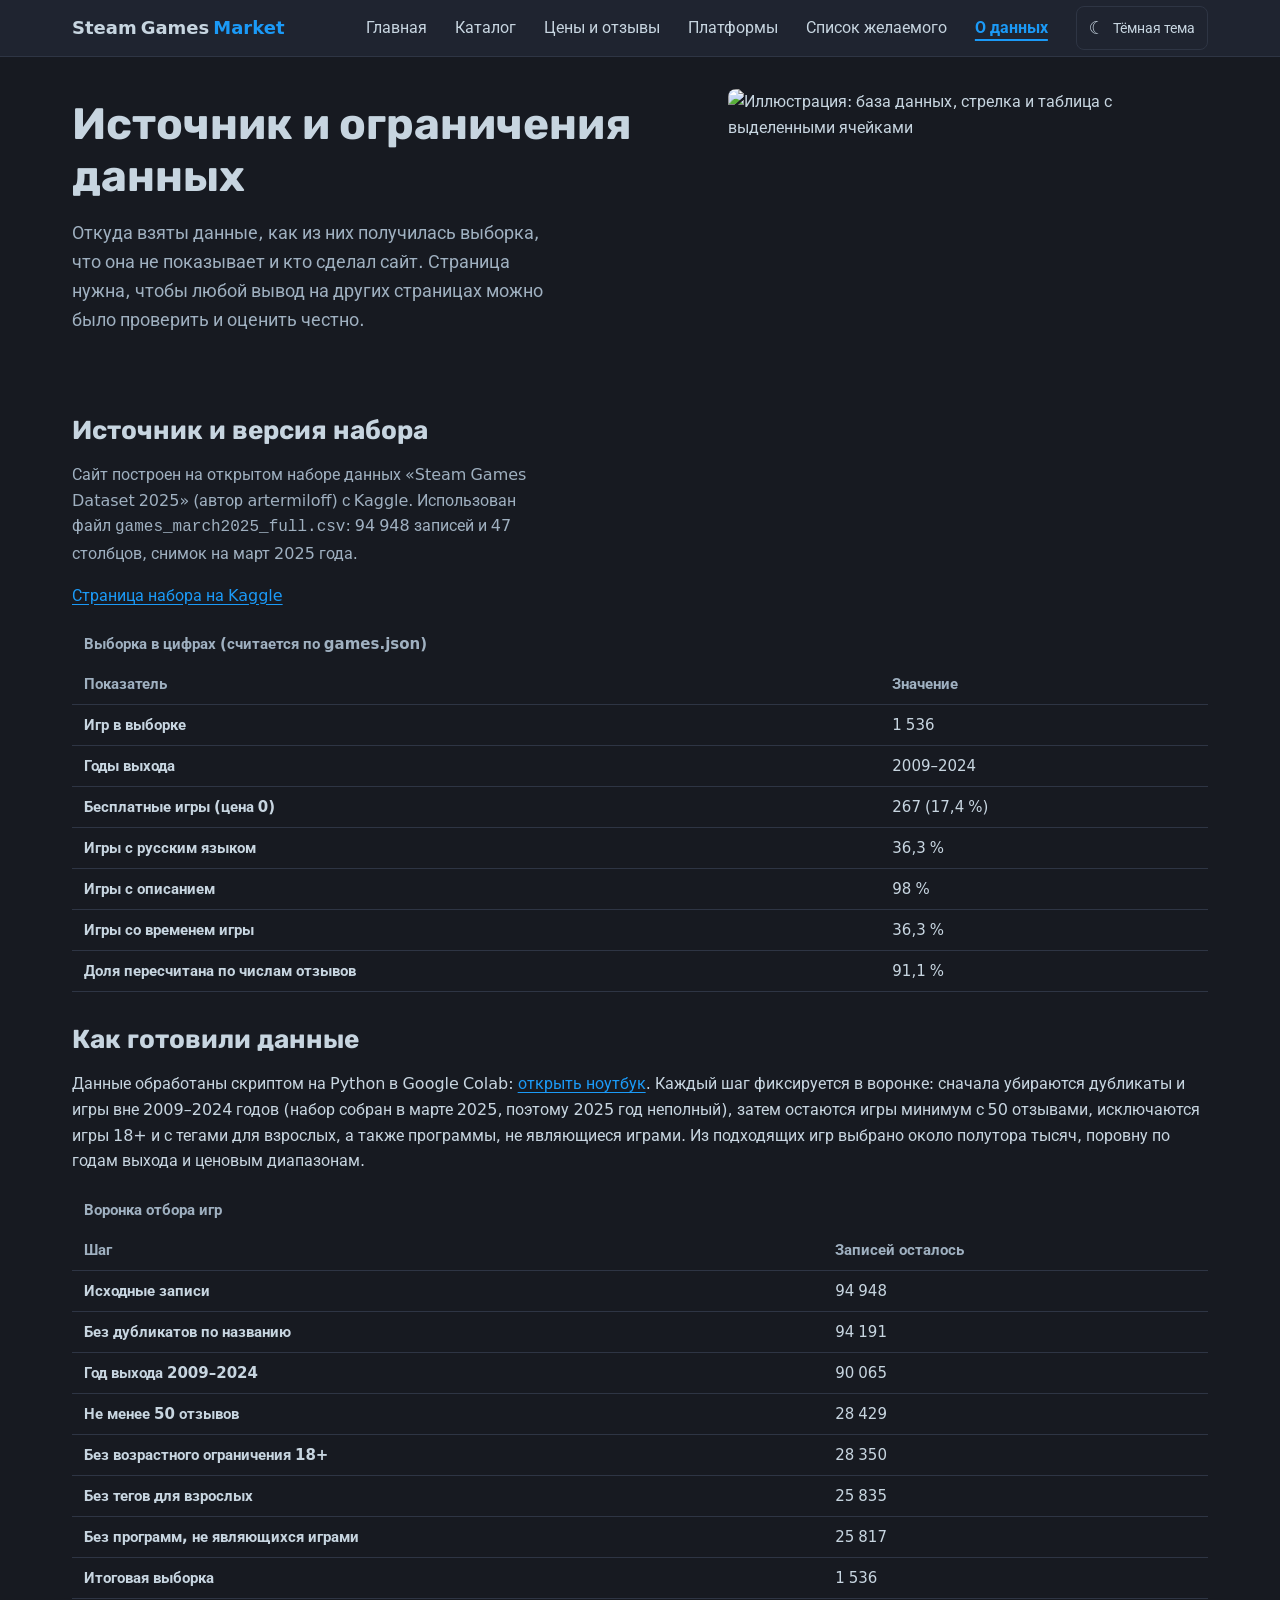
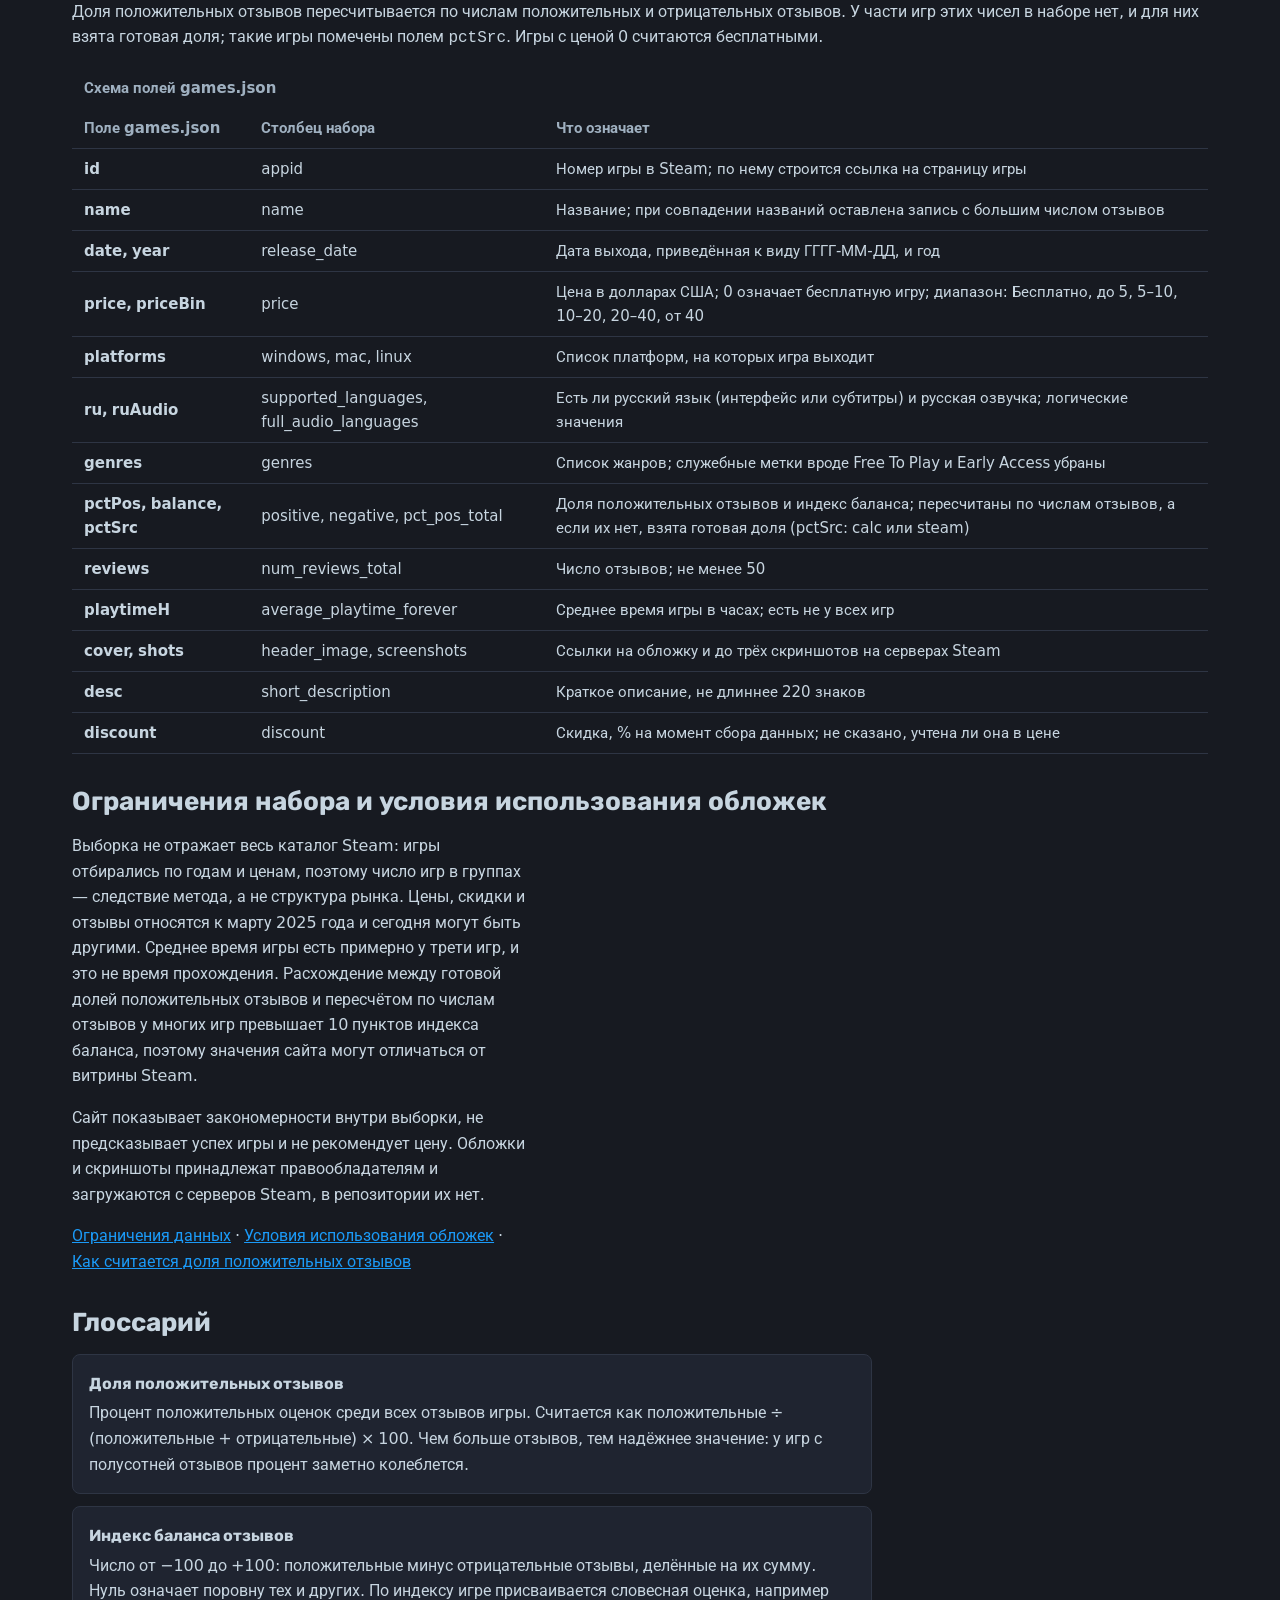
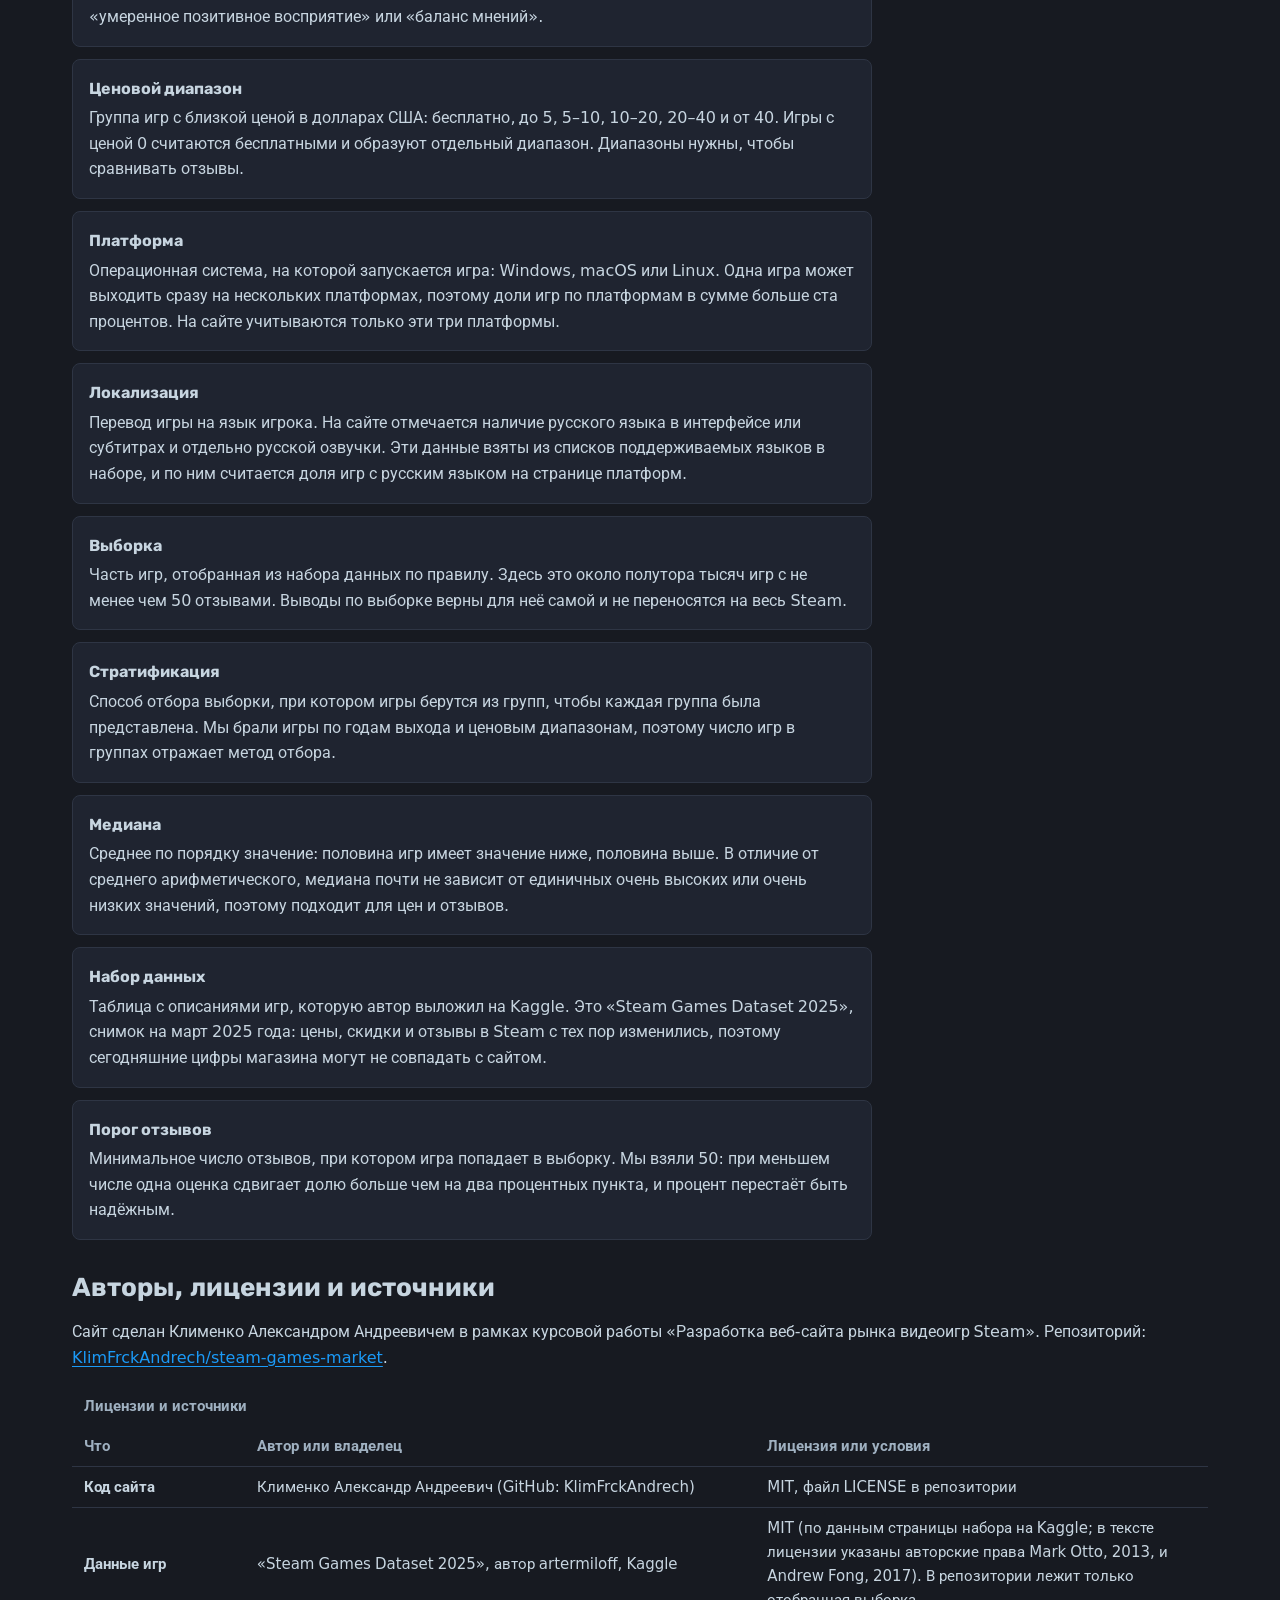
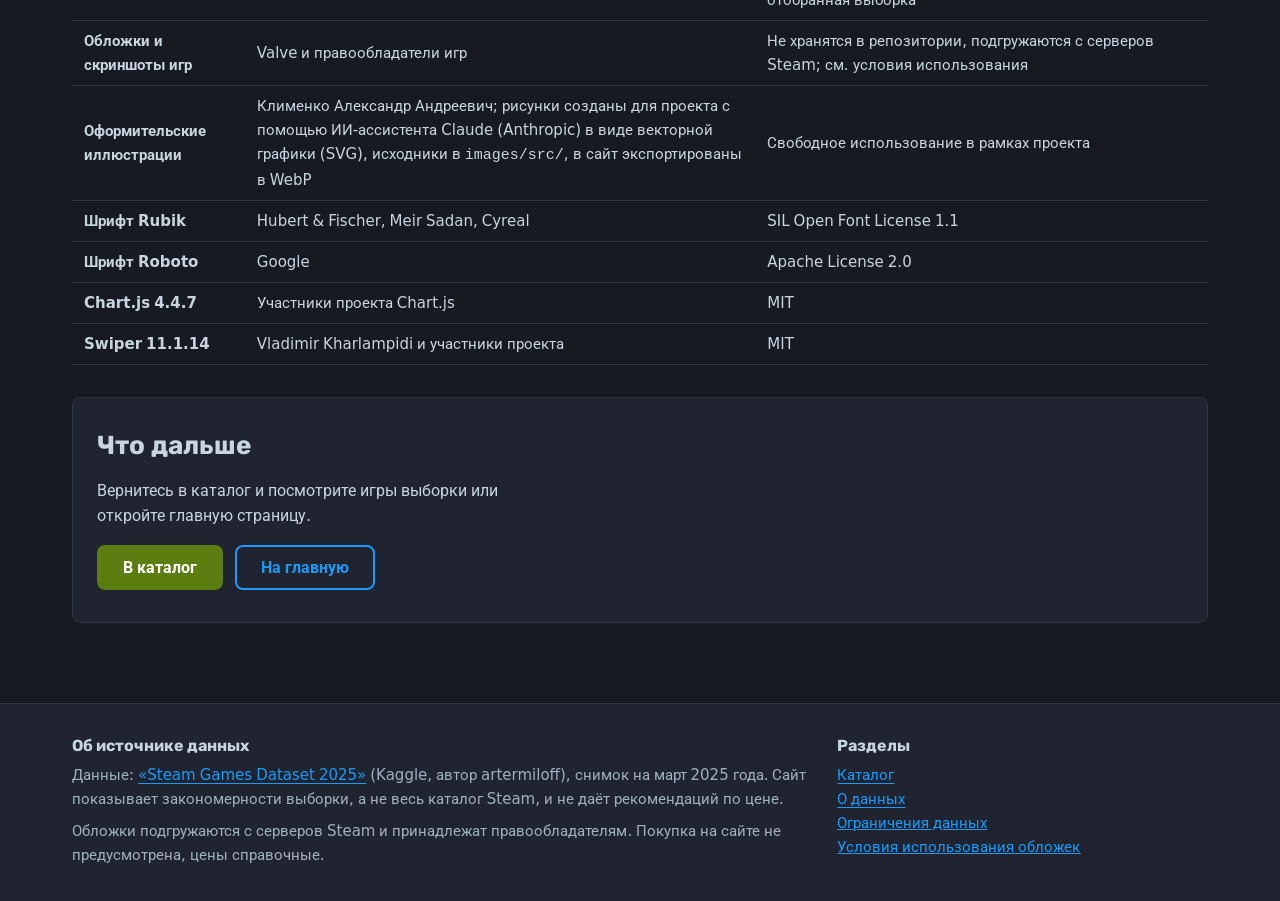
==== commit 7a32ff3b: "feat(pages): иллюстрации на каталоге, карточке, списке желаемого и «О данных»; авторство в README Co" ====
--- a/about.html
+++ b/about.html
@@ -37,6 +37,7 @@
   ]
 }
   </script>
+  <link rel="icon" href="images/favicon.svg" type="image/svg+xml">
   <link rel="stylesheet" href="css/style.css">
   <script type="module" src="js/main.js"></script>
 </head>
@@ -67,11 +68,12 @@
   </header>
 
   <main id="main" data-about>
-    <section class="intro">
-      <div class="container">
+    <section class="intro intro--split container">
+      <div>
         <h1 class="intro__title">Источник и ограничения данных</h1>
         <p class="intro__lead">Откуда взяты данные, как из них получилась выборка, что она не показывает и кто сделал сайт. Страница нужна, чтобы любой вывод на других страницах можно было проверить и оценить честно.</p>
       </div>
+      <img class="illustration" src="images/illustration-about-960.webp" srcset="images/illustration-about-480.webp 480w, images/illustration-about-960.webp 960w" sizes="(min-width: 1024px) 400px, 100vw" width="960" height="540" alt="Иллюстрация: база данных, стрелка и таблица с выделенными ячейками">
     </section>
 
     <section class="container game-block" aria-labelledby="source-title">
@@ -107,7 +109,7 @@
     <section class="container game-block" aria-labelledby="credits-title">
       <h2 id="credits-title">Авторы, лицензии и источники</h2>
       <p>Сайт сделан Клименко Александром Андреевичем в рамках курсовой работы «Разработка веб-сайта рынка видеоигр Steam». Репозиторий: <a href="https://github.com/KlimFrckAndrech/steam-games-market" rel="noopener">KlimFrckAndrech/steam-games-market</a>.</p>
-      <div class="chart__table-wrap"><table class="data-table"><caption class="spec-table__caption">Лицензии и источники</caption><thead><tr><th scope="col">Что</th><th scope="col">Автор или владелец</th><th scope="col">Лицензия или условия</th></tr></thead><tbody><tr><th scope="row">Код сайта</th><td>Клименко Александр Андреевич (GitHub: KlimFrckAndrech)</td><td>MIT, файл LICENSE в репозитории</td></tr><tr><th scope="row">Данные игр</th><td>«Steam Games Dataset 2025», автор artermiloff, Kaggle</td><td>MIT (по данным страницы набора на Kaggle; в тексте лицензии указаны авторские права Mark Otto, 2013, и Andrew Fong, 2017). В репозитории лежит только отобранная выборка</td></tr><tr><th scope="row">Обложки и скриншоты игр</th><td>Valve и правообладатели игр</td><td>Не хранятся в репозитории, подгружаются с серверов Steam; см. условия использования</td></tr><tr><th scope="row">Оформительские иллюстрации</th><td>Временные заглушки, будут заменены</td><td>Источники и авторство будут указаны после замены</td></tr><tr><th scope="row">Шрифт Rubik</th><td>Hubert &amp; Fischer, Meir Sadan, Cyreal</td><td>SIL Open Font License 1.1</td></tr><tr><th scope="row">Шрифт Roboto</th><td>Google</td><td>Apache License 2.0</td></tr><tr><th scope="row">Chart.js 4.4.7</th><td>Участники проекта Chart.js</td><td>MIT</td></tr><tr><th scope="row">Swiper 11.1.14</th><td>Vladimir Kharlampidi и участники проекта</td><td>MIT</td></tr></tbody></table></div>
+      <div class="chart__table-wrap"><table class="data-table"><caption class="spec-table__caption">Лицензии и источники</caption><thead><tr><th scope="col">Что</th><th scope="col">Автор или владелец</th><th scope="col">Лицензия или условия</th></tr></thead><tbody><tr><th scope="row">Код сайта</th><td>Клименко Александр Андреевич (GitHub: KlimFrckAndrech)</td><td>MIT, файл LICENSE в репозитории</td></tr><tr><th scope="row">Данные игр</th><td>«Steam Games Dataset 2025», автор artermiloff, Kaggle</td><td>MIT (по данным страницы набора на Kaggle; в тексте лицензии указаны авторские права Mark Otto, 2013, и Andrew Fong, 2017). В репозитории лежит только отобранная выборка</td></tr><tr><th scope="row">Обложки и скриншоты игр</th><td>Valve и правообладатели игр</td><td>Не хранятся в репозитории, подгружаются с серверов Steam; см. условия использования</td></tr><tr><th scope="row">Оформительские иллюстрации</th><td>Клименко Александр Андреевич; рисунки созданы для проекта с помощью ИИ-ассистента Claude (Anthropic) в виде векторной графики (SVG), исходники в <code>images/src/</code>, в сайт экспортированы в WebP</td><td>Свободное использование в рамках проекта</td></tr><tr><th scope="row">Шрифт Rubik</th><td>Hubert &amp; Fischer, Meir Sadan, Cyreal</td><td>SIL Open Font License 1.1</td></tr><tr><th scope="row">Шрифт Roboto</th><td>Google</td><td>Apache License 2.0</td></tr><tr><th scope="row">Chart.js 4.4.7</th><td>Участники проекта Chart.js</td><td>MIT</td></tr><tr><th scope="row">Swiper 11.1.14</th><td>Vladimir Kharlampidi и участники проекта</td><td>MIT</td></tr></tbody></table></div>
     </section>
 
     <section class="container">
